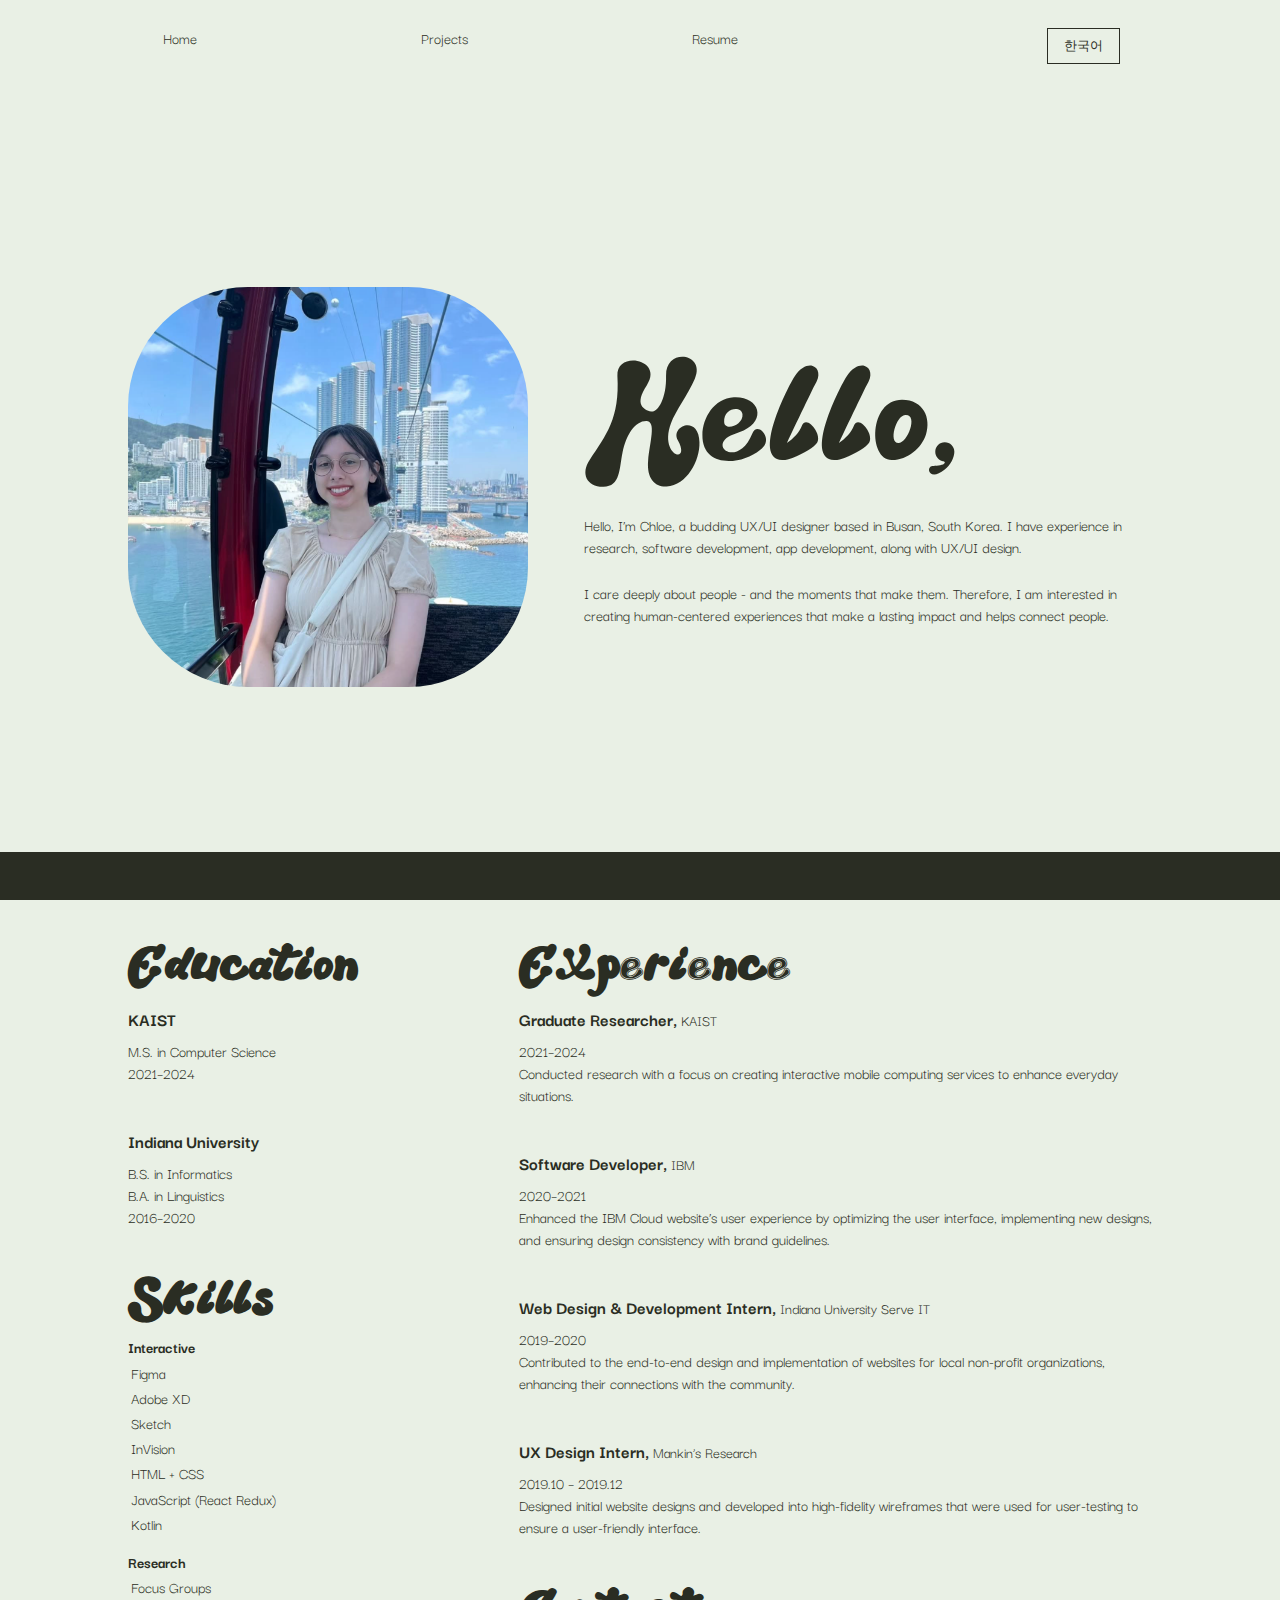
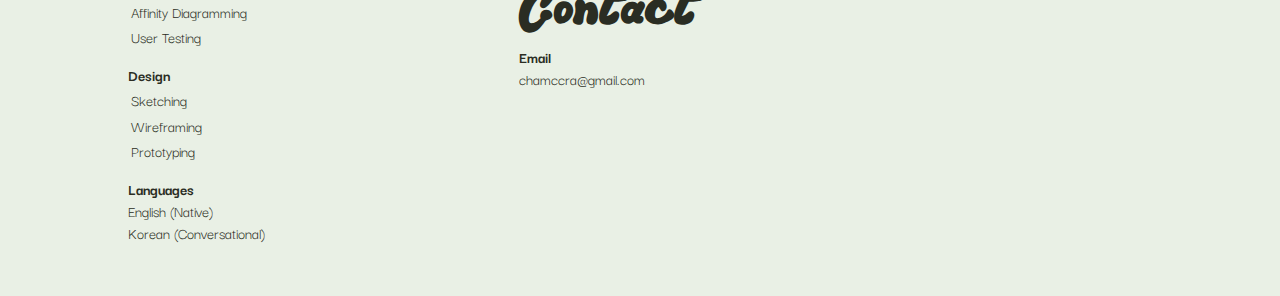
==== about.html @ c8cc7fd8 "init project" ====
<!DOCTYPE html>
<html lang="en">
<head>
  <meta charset="UTF-8" />
  <meta name="viewport" content="width=device-width, initial-scale=1.0" />
  <title data-i18n="about-title">About - Chloe McCracken</title>
  <link rel="stylesheet" href="styles.css" />
</head>
<body id="aboutPage">
  <header>
    <nav>
      <ul>
        <li><a href="index.html" data-i18n="home">Home</a></li>
        <li><a href="projects.html" data-i18n="projects">Projects</a></li>
        <li><a href="resume.pdf" target="_blank" data-i18n="resume">Resume</a></li>
      </ul>
      <button id="lang-toggle" data-i18n="lang-toggle">한국어</button>
    </nav>
  </header>
  <main class="about">
    <div class="aboutPhoto"><img id="aboutPhoto" src="img/me.png"></div>
    <div class="bio">
      <p id="helloTitle" data-i18n="hello">Hello,</p>
      <p data-i18n="bio1">Hello, I’m Chloe, a budding UX/UI designer based in Busan, South Korea. I have experience in research, software development, app development, along with UX/UI design.</p>
      <p data-i18n="bio2">I care deeply about people - and the moments that make them. Therefore, I am interested in creating human-centered experiences that make a lasting impact and helps connect people.</p>
    </div>
  </main>
  <div class="container">
    <div class="column left">
      <section>
        <h2 data-i18n="education-title">Education</h2>
        <h3 data-i18n="kaist">KAIST</h3>
        <p data-i18n="kaist-degree">M.S. in Computer Science<br />2021–2024</p>

        <h3 data-i18n="indiana-university">Indiana University</h3>
        <p data-i18n="indiana-degree">
          B.S. in Informatics<br />
          B.A. in Linguistics<br />
          2016–2020
        </p>
      </section>

      <section>
        <h2 data-i18n="skills-title">Skills</h2>
        <h4 data-i18n="interactive-skills">Interactive</h4>
        <ul>
          <li data-i18n="figma">Figma</li>
          <li data-i18n="adobe-xd">Adobe XD</li>
          <li data-i18n="sketch">Sketch</li>
          <li data-i18n="invision">InVision</li>
          <li data-i18n="html-css">HTML + CSS</li>
          <li data-i18n="javascript">JavaScript (React Redux)</li>
          <li data-i18n="kotlin">Kotlin</li>
        </ul>

        <h4 data-i18n="research-skills">Research</h4>
        <ul>
          <li data-i18n="focus-groups">Focus Groups</li>
          <li data-i18n="affinity-diagramming">Affinity Diagramming</li>
          <li data-i18n="user-testing">User Testing</li>
        </ul>

        <h4 data-i18n="design-skills">Design</h4>
        <ul>
          <li data-i18n="sketching">Sketching</li>
          <li data-i18n="wireframing">Wireframing</li>
          <li data-i18n="prototyping">Prototyping</li>
        </ul>

        <h4 data-i18n="languages">Languages</h4>
        <p data-i18n="language-proficiency">English (Native)<br />Korean (Conversational)</p>
      </section>
    </div>

    <div class="column right">
      <section>
        <h2 data-i18n="experience-title">Experience</h2>

        <h3 data-i18n="kaist-researcher">Graduate Researcher, <span>KAIST</span></h3>
        <p data-i18n="kaist-researcher-desc">2021–2024<br />Conducted research with a focus on creating interactive mobile computing services to enhance everyday situations.</p>

        <h3 data-i18n="ibm-developer">Software Developer, <span>IBM</span></h3>
        <p data-i18n="ibm-developer-desc">2020–2021<br />Enhanced the IBM Cloud website’s user experience by optimizing the user interface, implementing new designs, and ensuring design consistency with brand guidelines.</p>

        <h3 data-i18n="serve-it-intern">Web Design & Development Intern, <span>Indiana University Serve IT</span></h3>
        <p data-i18n="serve-it-intern-desc">2019–2020<br />Contributed to the end-to-end design and implementation of websites for local non-profit organizations, enhancing their connections with the community.</p>

        <h3 data-i18n="mankins-intern">UX Design Intern, <span>Mankin’s Research</span></h3>
        <p data-i18n="mankins-intern-desc">2019.10 – 2019.12<br />Designed initial website designs and developed into high-fidelity wireframes that were used for user-testing to ensure a user-friendly interface.</p>
      </section>

      <section>
        <h2 data-i18n="contact-title">Contact</h2>
        <p><strong data-i18n="email-label">Email</strong><br /><span data-i18n="email">chamccra@gmail.com</span></p>
      </section>
    </div>
  </div>
  <div class="footer" data-i18n="footer">footer</div>
  <script src="script.js"></script>
</body>
</html>
---- styles.css ----
/* Fonts*/
@font-face {
  font-family: KOCHI;
  src: url("fonts/KOCHI.otf") format("opentype");
}
@font-face {
  font-family: Darker;
  src: url("fonts/DarkerGrotesque-VariableFont_wght.ttf") format("opentype");
}

/* Global Styles (Default for English) */
body {
  margin-left: 8rem;
  margin-right: 8rem;
  font-family: 'Darker', sans-serif;
  font-size: 1rem; /* Default font size */
  background: #e9f0e5;
  color: #2a2d23;
}

header nav {
  display: flex;
  justify-content: space-between;
  align-items: center;
  padding: 1rem 2rem;
}

nav ul {
  list-style: none;
  display: flex;
  gap: 15rem;
  padding-left: 0;
}

nav a {
  color: #2a2d23;
  text-decoration: none;
}

button {
  background: none;
  padding: 0.5rem 1rem;
  cursor: pointer;
  border: 1px solid #2a2d23;
  color: #2a2d23;
}

.footer {
  position: fixed;
  left: 0;
  bottom: 0;
  width: 100%;
  height: 3rem;
  background-color: #2a2d23;
}

p {
  text-align: left;
  margin: 0;
}

.hero, .about, .projects {
  height: 90vh;
  display: flex;
  align-items: center;
  justify-content: center;
  flex-direction: column;
  text-align: center;
}

.about {
  flex-direction: row;
  text-align: left;
}

.name {
  font-size: 3rem;
  font-weight: 400;
  text-align: left;
  width: 100%;
  margin: 0;
  padding-bottom: 1rem;
}

.hero {
  height: 73vh;
  display: flex;
  flex-direction: column;
  justify-content: center;
  text-align: center;
  padding: 0 2rem;
}

.hero h2 {
  font-size: 10rem;
  margin: 0;
  padding: 0;
}

.role {
  font-size: 2.5rem;
  margin-top: 1rem;
}

.bio {
  flex: 1;
}

.project-card {
  border: 1px solid #e5e5dc;
  padding: 2rem;
  margin: 1rem;
  cursor: pointer;
}

/* Index Page */
#indexPage {
  background: #2a2d23;
  color: #e5e5dc;
}

#indexPage nav a {
  color: #e5e5dc;
}

#indexPage button {
  /* background: none; */
  border: 1px solid #e5e5dc;
  color: #e5e5dc;
  /* padding: 0.5rem 1rem;
  cursor: pointer; */
}

/* About Page */
#aboutPage #helloTitle {
  font-family: KOCHI;
  font-size: 8rem;
  padding: none;
  margin: none;
}

#aboutPage p:nth-child(2) {
  padding-bottom: 1.5rem;
}

#aboutPage .container {
  display: flex;
  gap: 10rem;
  margin: 0 auto;
}

#aboutPage .column {
  flex: 0, 1;
}

#aboutPage section > p {
  margin-bottom: 2.75rem;
}

#aboutPage h2 {
  font-family: 'KOCHI', sans-serif;
  font-size: 2.75rem;
  margin-top: 3rem;
  margin-bottom: .25rem;
}

#aboutPage h3 {
  font-weight: bold;
  margin-bottom: 0.5rem;
  margin-top: 0.5rem;
}

#aboutPage h3 span {
  font-weight: normal;
  font-size: smaller;
}

#aboutPage h4 {
  margin: 0;
  padding: 0;
  font-weight: bold;
}

#aboutPage ul {
  margin: 0.2rem 0 1rem 1.2rem;
  padding: 0;
}

#aboutPage ul li {
  margin-bottom: 0.2rem;
  list-style-type: none;
  margin-left: -1rem;
}

#aboutPage section {
  margin-bottom: 2rem;
}

#aboutPhoto {
  border-radius: 30%;
  height: 25rem;
  margin-right: 3.5rem;
}

/* Portfolio Animation */
:root {
  --x: -8px;
  --y: -8px;
}

#portfolio {
  font-family: 'KOCHI', sans-serif;
  font-size: 10rem;
  padding: 0;
  margin: 0;
  font-weight: 800;
  letter-spacing: 4px;
  text-shadow:
    calc(var(--x) * -1) calc(var(--y) * -1) 0px oldlace,
    calc(var(--x) * -2) calc(var(--y) * -2) 0px rgb(237, 191, 104),
    calc(var(--x) * -3) calc(var(--y) * -3) 0px rgb(222, 149, 14);
}

/* Default styles (English) */
body.lang-en {
  font-family: 'Darker', sans-serif;
  font-size: 1rem; /* Default font size */
  color: #2a2d23;
}

/* Korean-specific styles */
body.lang-ko {
  font-family: 'KOCHI', sans-serif; /* Use a different font for Korean */
  font-size: 1.2rem; /* Adjust font size for Korean text */
  line-height: 1.6; /* Adjust line height for readability */
  color: #2a2d23; /* Optional: Change text color if needed */
}

/* Example: Adjust specific elements for Korean */
body.lang-ko h1,
body.lang-ko h2,
body.lang-ko h3 {
  font-size: 1.5rem; /* Adjust heading sizes for Korean */
}

body.lang-ko p {
  font-size: 1.1rem; /* Adjust paragraph font size */
}

body.lang-ko .bio {
  text-align: justify; /* Optional: Change text alignment */
}
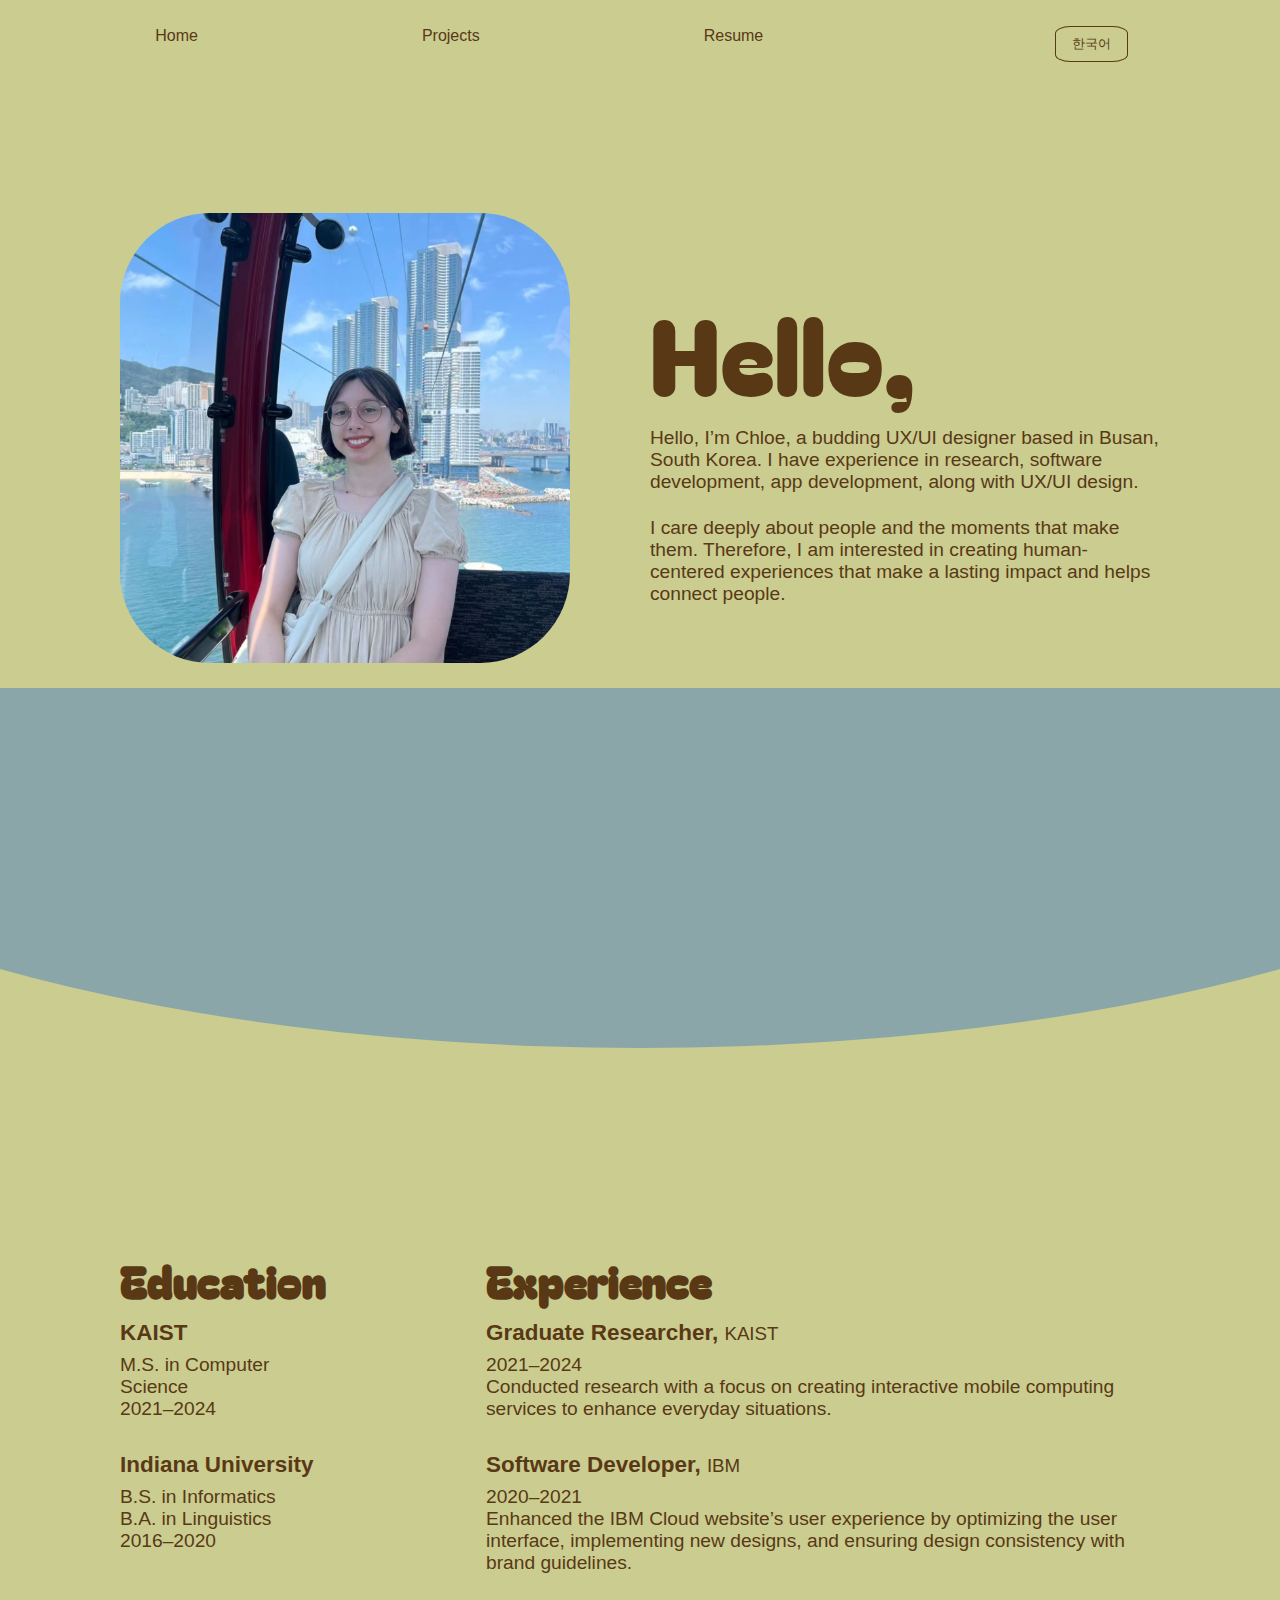
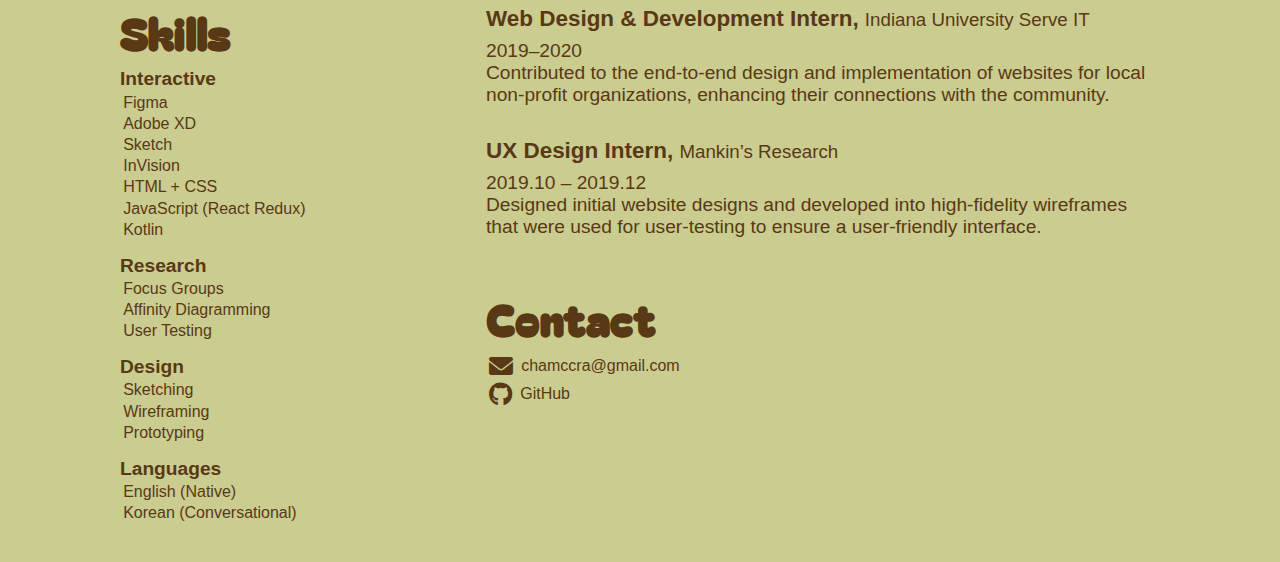
==== commit 8493865f: "about page basic layout" ====
--- a/about.html
+++ b/about.html
@@ -5,6 +5,8 @@
   <meta name="viewport" content="width=device-width, initial-scale=1.0" />
   <title data-i18n="about-title">About - Chloe McCracken</title>
   <link rel="stylesheet" href="styles.css" />
+  <!-- Font Awesome CDN -->
+  <link rel="stylesheet" href="https://cdnjs.cloudflare.com/ajax/libs/font-awesome/6.0.0-beta3/css/all.min.css" />
 </head>
 <body id="aboutPage">
   <header>
@@ -18,13 +20,14 @@
     </nav>
   </header>
   <main class="about">
-    <div class="aboutPhoto"><img id="aboutPhoto" src="img/me.png"></div>
+    <div class="aboutPhoto"><img id="aboutPhoto" src="img/me.png" alt="Photo of Chloe McCracken"></div>
     <div class="bio">
       <p id="helloTitle" data-i18n="hello">Hello,</p>
       <p data-i18n="bio1">Hello, I’m Chloe, a budding UX/UI designer based in Busan, South Korea. I have experience in research, software development, app development, along with UX/UI design.</p>
-      <p data-i18n="bio2">I care deeply about people - and the moments that make them. Therefore, I am interested in creating human-centered experiences that make a lasting impact and helps connect people.</p>
+      <p data-i18n="bio2">I care deeply about people and the moments that make them. Therefore, I am interested in creating human-centered experiences that make a lasting impact and helps connect people.</p>
     </div>
   </main>
+  <div class= "box"></div>
   <div class="container">
     <div class="column left">
       <section>
@@ -68,17 +71,20 @@
         </ul>
 
         <h4 data-i18n="languages">Languages</h4>
-        <p data-i18n="language-proficiency">English (Native)<br />Korean (Conversational)</p>
+        <ul>
+          <li data-i18n="english">English (Native)</li>
+          <li data-i18n="korean">Korean (Conversational)</li>
+        </ul>
       </section>
     </div>
 
-    <div class="column right">
+    <div class="columnRight">
       <section>
         <h2 data-i18n="experience-title">Experience</h2>
 
         <h3 data-i18n="kaist-researcher">Graduate Researcher, <span>KAIST</span></h3>
-        <p data-i18n="kaist-researcher-desc">2021–2024<br />Conducted research with a focus on creating interactive mobile computing services to enhance everyday situations.</p>
-
+          <p data-i18n="kaist-researcher-desc">2021–2024<br />Conducted research with a focus on creating interactive mobile computing services to enhance everyday situations.</p>
+        
         <h3 data-i18n="ibm-developer">Software Developer, <span>IBM</span></h3>
         <p data-i18n="ibm-developer-desc">2020–2021<br />Enhanced the IBM Cloud website’s user experience by optimizing the user interface, implementing new designs, and ensuring design consistency with brand guidelines.</p>
 
@@ -91,11 +97,19 @@
 
       <section>
         <h2 data-i18n="contact-title">Contact</h2>
-        <p><strong data-i18n="email-label">Email</strong><br /><span data-i18n="email">chamccra@gmail.com</span></p>
+        <ul class="contact-list">
+          <li>
+            <i class="fas fa-envelope"></i> <!-- Email Icon -->
+            <a href="mailto:chamccra@gmail.com" data-i18n="email">chamccra@gmail.com</a>
+          </li>
+          <li>
+            <i class="fab fa-github"></i> <!-- GitHub Icon -->
+            <a href="https://github.com/yourusername" target="_blank">GitHub</a>
+          </li>
+        </ul>
       </section>
     </div>
   </div>
-  <div class="footer" data-i18n="footer">footer</div>
-  <script src="script.js"></script>
+  <script src="js/translation.js"></script>
 </body>
 </html>
--- a/styles.css
+++ b/styles.css
@@ -1,21 +1,21 @@
-/* Fonts*/
+/* Fonts */
 @font-face {
-  font-family: KOCHI;
-  src: url("fonts/KOCHI.otf") format("opentype");
+  font-family: Bagel;
+  src: url("fonts/BagelFatOne-Regular.ttf") format("opentype");
 }
 @font-face {
-  font-family: Darker;
-  src: url("fonts/DarkerGrotesque-VariableFont_wght.ttf") format("opentype");
-}
-
-/* Global Styles (Default for English) */
+  font-family: Gowun;
+  src: url("fonts/GowunDodum-Regular.ttf") format("opentype");
+}
+
+/* Global Styles */
 body {
-  margin-left: 8rem;
-  margin-right: 8rem;
-  font-family: 'Darker', sans-serif;
-  font-size: 1rem; /* Default font size */
-  background: #e9f0e5;
-  color: #2a2d23;
+  margin-left: 7.5rem;
+  margin-right: 7.5rem;
+  font-family: 'Gowun', sans-serif;
+  font-size: 1.2rem; 
+  background: #CACC90;
+  color: #593915;
 }
 
 header nav {
@@ -33,25 +33,58 @@
 }
 
 nav a {
-  color: #2a2d23;
+  color: #593915;
   text-decoration: none;
+  position: relative;
+  display: inline-block;
+  transition: all 0.6s ease-in;
+  animation-duration: 2s;
+}
+
+a:hover {
+  animation-name: pulse;
+  animation-iteration-count: infinite;
 }
 
 button {
   background: none;
   padding: 0.5rem 1rem;
   cursor: pointer;
-  border: 1px solid #2a2d23;
-  color: #2a2d23;
-}
-
-.footer {
-  position: fixed;
-  left: 0;
-  bottom: 0;
-  width: 100%;
-  height: 3rem;
-  background-color: #2a2d23;
+  border: 1px solid #593915;
+  border-radius: 21%;
+  color: #593915;
+  transition: all 0.6s ease-in;
+  animation-duration: 2s;
+}
+
+button:hover {
+  animation-name: pulse; 
+  animation-iteration-count: infinite;
+}
+
+@keyframes pulse {
+  0% {
+    transform: scale(1);
+  }
+  50% {
+    transform: scale(1.3);
+  }
+  100% {
+    transform: scale(1);
+  }
+}
+
+/* decoration boxes */
+.box {
+  position: absolute; 
+  top: 43rem; 
+  left: 0; 
+  width: 100vw; 
+  height: 40%; 
+  z-index: -1; 
+  background-color: #8BA6A9; 
+  aspect-ratio: 3/2;
+  clip-path: ellipse(80% 100% at 50% 0%);
 }
 
 p {
@@ -60,7 +93,7 @@
 }
 
 .hero, .about, .projects {
-  height: 90vh;
+  height: 80vh;
   display: flex;
   align-items: center;
   justify-content: center;
@@ -79,7 +112,7 @@
   text-align: left;
   width: 100%;
   margin: 0;
-  padding-bottom: 1rem;
+  padding-bottom: 0;
 }
 
 .hero {
@@ -99,15 +132,15 @@
 
 .role {
   font-size: 2.5rem;
-  margin-top: 1rem;
 }
 
 .bio {
-  flex: 1;
+  max-width: 600px;
+  flex: 2;
 }
 
 .project-card {
-  border: 1px solid #e5e5dc;
+  border: 1px solid #CACC90;
   padding: 2rem;
   margin: 1rem;
   cursor: pointer;
@@ -115,26 +148,23 @@
 
 /* Index Page */
 #indexPage {
-  background: #2a2d23;
-  color: #e5e5dc;
+  background: #593915;
+  color: #F4EBBE;
 }
 
 #indexPage nav a {
-  color: #e5e5dc;
+  color: #CACC90;
 }
 
 #indexPage button {
-  /* background: none; */
-  border: 1px solid #e5e5dc;
-  color: #e5e5dc;
-  /* padding: 0.5rem 1rem;
-  cursor: pointer; */
+  border: 1px solid #CACC90;
+  color: #CACC90;
 }
 
 /* About Page */
 #aboutPage #helloTitle {
-  font-family: KOCHI;
-  font-size: 8rem;
+  font-family: Bagel;
+  font-size: 6.5rem;
   padding: none;
   margin: none;
 }
@@ -147,6 +177,7 @@
   display: flex;
   gap: 10rem;
   margin: 0 auto;
+  margin-top: 25rem;
 }
 
 #aboutPage .column {
@@ -154,11 +185,11 @@
 }
 
 #aboutPage section > p {
-  margin-bottom: 2.75rem;
+  margin-bottom: 2rem;
 }
 
 #aboutPage h2 {
-  font-family: 'KOCHI', sans-serif;
+  font-family: 'Bagel', sans-serif;
   font-size: 2.75rem;
   margin-top: 3rem;
   margin-bottom: .25rem;
@@ -190,6 +221,7 @@
   margin-bottom: 0.2rem;
   list-style-type: none;
   margin-left: -1rem;
+  font-size: 1rem;
 }
 
 #aboutPage section {
@@ -197,9 +229,40 @@
 }
 
 #aboutPhoto {
-  border-radius: 30%;
-  height: 25rem;
-  margin-right: 3.5rem;
+  flex: 1; 
+  max-width: 450px; 
+  border-radius: 20%;
+  margin-right: 5rem;
+}
+
+/* Contact Section Styles */
+.contact-list {
+  list-style: none;
+  padding: 0;
+  margin: 0;
+}
+
+.contact-list li {
+  display: flex;
+  align-items: center;
+  margin-bottom: 1rem;
+}
+
+.contact-list i {
+  font-size: 1.5rem; /* Adjust icon size */
+  margin-right: 0.5rem; /* Add spacing between icon and text */
+  color: #593915; /* Icon color */
+}
+
+.contact-list a {
+  text-decoration: none;
+  color: #593915;
+  font-size: 1rem;
+  transition: color 0.3s ease;
+}
+
+.contact-list a:hover {
+  color: #8BA6A9; /* Change color on hover */
 }
 
 /* Portfolio Animation */
@@ -209,44 +272,15 @@
 }
 
 #portfolio {
-  font-family: 'KOCHI', sans-serif;
-  font-size: 10rem;
-  padding: 0;
-  margin: 0;
+  font-family: 'Bagel', sans-serif;
+  font-size: 12rem;
   font-weight: 800;
   letter-spacing: 4px;
   text-shadow:
-    calc(var(--x) * -1) calc(var(--y) * -1) 0px oldlace,
-    calc(var(--x) * -2) calc(var(--y) * -2) 0px rgb(237, 191, 104),
-    calc(var(--x) * -3) calc(var(--y) * -3) 0px rgb(222, 149, 14);
-}
-
-/* Default styles (English) */
-body.lang-en {
-  font-family: 'Darker', sans-serif;
-  font-size: 1rem; /* Default font size */
-  color: #2a2d23;
+    calc(var(--x) * -1) calc(var(--y) * -1) 0px #CACC90,
+    calc(var(--x) * -2) calc(var(--y) * -2) 0px #A7CECB,
+    calc(var(--x) * -3) calc(var(--y) * -3) 0px #8BA6A9;
 }
 
 /* Korean-specific styles */
-body.lang-ko {
-  font-family: 'KOCHI', sans-serif; /* Use a different font for Korean */
-  font-size: 1.2rem; /* Adjust font size for Korean text */
-  line-height: 1.6; /* Adjust line height for readability */
-  color: #2a2d23; /* Optional: Change text color if needed */
-}
-
-/* Example: Adjust specific elements for Korean */
-body.lang-ko h1,
-body.lang-ko h2,
-body.lang-ko h3 {
-  font-size: 1.5rem; /* Adjust heading sizes for Korean */
-}
-
-body.lang-ko p {
-  font-size: 1.1rem; /* Adjust paragraph font size */
-}
-
-body.lang-ko .bio {
-  text-align: justify; /* Optional: Change text alignment */
-}+/* body.lang-ko